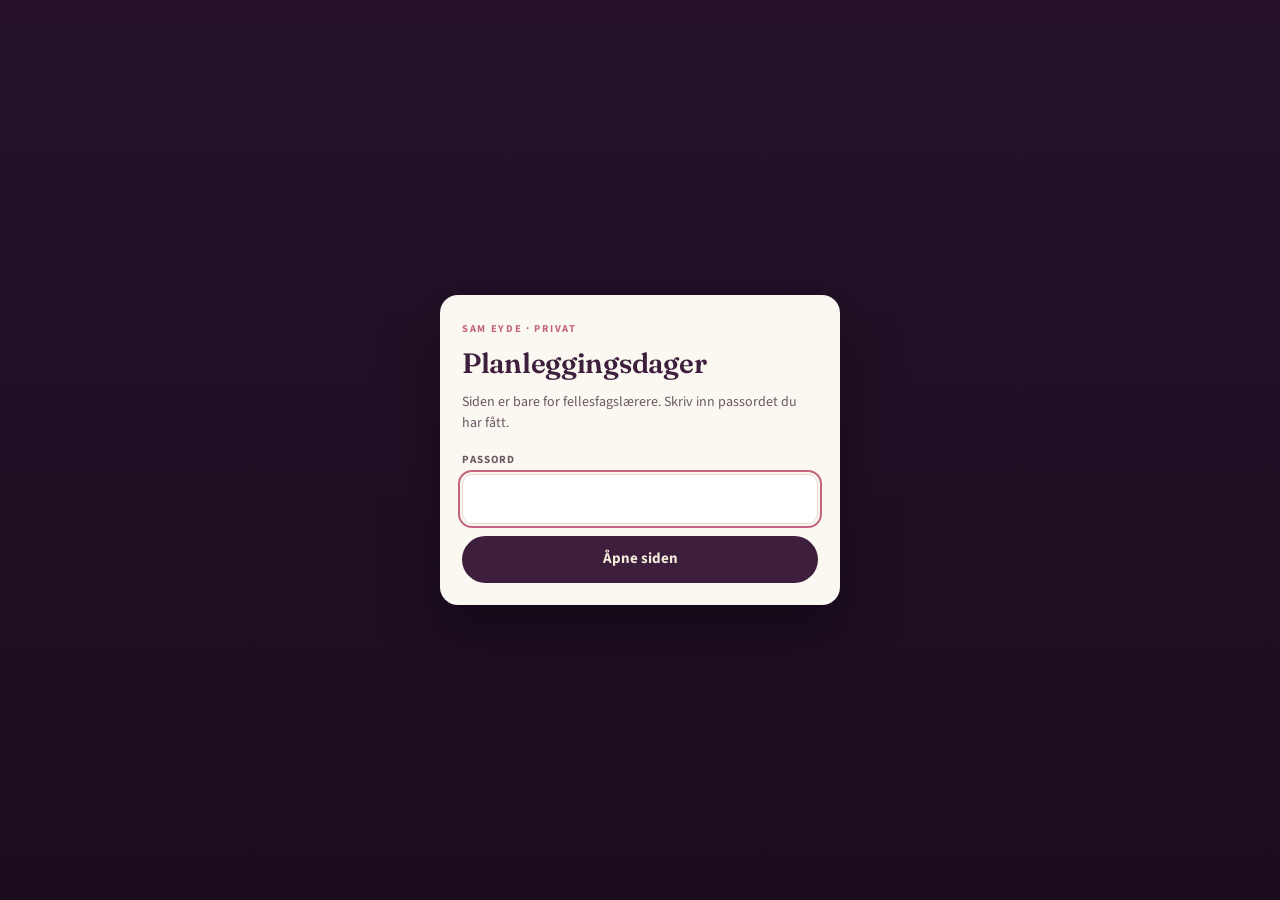
==== start.html @ bde6d432 "Serve site from start.html to bypass browser cache of old login page. Co-authored-by: Cursor <cursor" ====
<!DOCTYPE html>
<html lang="no">
<head>
<meta charset="UTF-8">
<meta http-equiv="Cache-Control" content="no-cache, no-store, must-revalidate">
<meta http-equiv="Pragma" content="no-cache">
<meta http-equiv="Expires" content="0">
<meta name="viewport" content="width=device-width, initial-scale=1">
<title>Planleggingsdager 10.–12. august 2026</title>
<meta name="description" content="Personlig timeplan for planleggingsdagene 10.–12. august 2026, Sam Eyde videregående skole.">
<meta name="robots" content="noindex, nofollow">
<link rel="preconnect" href="https://fonts.googleapis.com">
<link rel="preconnect" href="https://fonts.gstatic.com" crossorigin>
<link href="https://fonts.googleapis.com/css2?family=Fraunces:opsz,wght@9..144,500;9..144,600;9..144,700&family=Source+Sans+3:wght@400;500;600;700&display=swap" rel="stylesheet">
<link rel="stylesheet" href="styles.css?v=6">
<style>
  body.las { overflow: hidden; }
  .passordport {
    position: fixed; inset: 0; z-index: 9999; display: grid; place-items: center;
    padding: 20px; background: linear-gradient(180deg, #25122a, #1a0c1e);
  }
  .passordport.skjult, #sideinnhold.skjult { display: none !important; }
  .passordboks {
    width: min(100%, 400px); background: #fbf7f1; color: #241820;
    border-radius: 18px; padding: 26px 22px 22px;
  }
  .passordboks .eyebrow { font-size: 10.5px; letter-spacing: .16em; text-transform: uppercase; font-weight: 700; color: #c2647f; margin-bottom: 5px; }
  .passordboks h1 { font-family: Fraunces, Georgia, serif; font-size: 28px; margin: 4px 0 8px; color: #3d1f3d; }
  .passordboks > p { margin: 0 0 18px; color: #6b5a64; font-size: 14px; }
  .passord-felt { display: grid; gap: 6px; margin-bottom: 12px; }
  .passord-felt span { font-size: 11px; font-weight: 700; letter-spacing: .08em; text-transform: uppercase; color: #6b5a64; }
  .passord-felt input { width: 100%; border: 1px solid #e5dacb; border-radius: 10px; padding: 12px 14px; font: inherit; font-size: 16px; }
  .passord-feil { margin: 0 0 12px; color: #8f3f57; font-size: 13px; font-weight: 600; }
  .passord-knapp { width: 100%; border: 0; border-radius: 999px; padding: 12px 16px; background: #3d1f3d; color: #f3e9d8; font: inherit; font-weight: 700; cursor: pointer; }
</style>
</head>
<body class="las">

<div id="passordport" class="passordport" role="dialog" aria-modal="true" aria-labelledby="passord-tittel">
  <form id="passord-skjema" class="passordboks" autocomplete="off">
    <div class="eyebrow">Sam Eyde · privat</div>
    <h1 id="passord-tittel">Planleggingsdager</h1>
    <p>Siden er bare for fellesfagslærere. Skriv inn passordet du har fått.</p>
    <label class="passord-felt" for="passord-input">
      <span>Passord</span>
      <input id="passord-input" name="passord" type="password" required autofocus autocomplete="current-password" spellcheck="false">
    </label>
    <p id="passord-feil" class="passord-feil" hidden>Feil passord. Prøv igjen.</p>
    <button type="submit" class="passord-knapp">Åpne siden</button>
  </form>
</div>

<div id="sideinnhold" class="skjult">

<header class="topp">
  <div class="dato">Man 10. – ons 12. august 2026</div>
  <h1>Planleggingsdager<br>fellesfagslærere</h1>
  <p>Sam Eyde videregående skole</p>
</header>

<main>

<section id="start">
  <h2>Trykk på navnet ditt</h2>
  <p class="undertekst">Da får du timeplanen din for mandag, tirsdag og onsdag.</p>
  <div class="navneliste" id="navneliste" aria-label="Velg lærer"></div>
</section>

<section id="minuke" hidden>
  <div class="minuke">
    <div class="minuke-topp">
      <div>
        <div class="eyebrow" id="minuke-eyebrow">Din timeplan · 10.–12. august</div>
        <h2 id="minuke-tittel">Min uke</h2>
        <p class="undertekst" id="minuke-ingress">Bare det som gjelder deg.</p>
      </div>
      <div class="minuke-handlinger">
        <button type="button" class="knapp" id="bytt-larer">Bytt person</button>
      </div>
    </div>
    <div id="minuke-innhold"></div>
  </div>
</section>

</main>

</div>

<script>
(function () {
  var PASSORD = "SamEyde2026";
  var KEY = "plan2026auth-v2";
  var port = document.getElementById("passordport");
  var side = document.getElementById("sideinnhold");
  var form = document.getElementById("passord-skjema");
  var input = document.getElementById("passord-input");
  var feil = document.getElementById("passord-feil");

  function apne() {
    document.body.classList.remove("las");
    port.classList.add("skjult");
    side.classList.remove("skjult");
  }

  if (sessionStorage.getItem(KEY) === "1") {
    apne();
  }

  form.onsubmit = function (e) {
    e.preventDefault();
    feil.hidden = true;
    var skrevet = (input.value || "").trim();
    if (skrevet !== PASSORD) {
      feil.hidden = false;
      input.focus();
      input.select();
      return false;
    }
    sessionStorage.setItem(KEY, "1");
    apne();
    return false;
  };
})();
</script>
<script src="app.js?v=6"></script>
</body>
</html>
---- styles.css ----
:root {
  --aubergine: #3d1f3d;
  --aubergine-dyp: #25122a;
  --champagne: #f3e9d8;
  --champagne-dyp: #e3d2b4;
  --rose: #c2647f;
  --rose-lys: #f0dbe1;
  --blekk: #241820;
  --blekk-svak: #6b5a64;
  --papir: #fbf7f1;
  --kort: #ffffff;
  --a: #b08a3e;
  --a-lys: #f6ebd4;
  --b: #c2647f;
  --b-lys: #f7e3e9;
  --c: #5f7f63;
  --c-lys: #e2ede2;
  --strek: #e5dacb;
  --r: 14px;
  --font-display: "Fraunces", Georgia, serif;
  --font-body: "Source Sans 3", "Segoe UI", sans-serif;
}

* {
  box-sizing: border-box;
  -webkit-tap-highlight-color: transparent;
}

body.las {
  overflow: hidden;
}

.passordport {
  position: fixed;
  inset: 0;
  z-index: 200;
  display: grid;
  place-items: center;
  padding: 20px;
  background:
    radial-gradient(900px 420px at 20% 0%, rgba(194, 100, 127, 0.22), transparent 55%),
    linear-gradient(180deg, #25122a, #1a0c1e);
}

.passordport.skjult,
.skjult {
  display: none !important;
}

.passordboks {
  width: min(100%, 400px);
  background: rgba(251, 247, 241, 0.97);
  color: var(--blekk);
  border-radius: 18px;
  padding: 26px 22px 22px;
  box-shadow: 0 24px 60px rgba(0, 0, 0, 0.35);
}

.passordboks .eyebrow {
  color: var(--rose);
}

.passordboks h1 {
  font-family: var(--font-display);
  font-size: 28px;
  font-weight: 600;
  margin: 4px 0 8px;
  letter-spacing: -0.01em;
  color: var(--aubergine);
}

.passordboks > p {
  margin: 0 0 18px;
  color: var(--blekk-svak);
  font-size: 14px;
}

.passord-felt {
  display: grid;
  gap: 6px;
  margin-bottom: 12px;
}

.passord-felt span {
  font-size: 11px;
  font-weight: 700;
  letter-spacing: 0.08em;
  text-transform: uppercase;
  color: var(--blekk-svak);
}

.passord-felt input {
  width: 100%;
  border: 1px solid var(--strek);
  border-radius: 10px;
  padding: 12px 14px;
  font: inherit;
  font-size: 16px;
  background: #fff;
  color: var(--blekk);
}

.passord-felt input:focus-visible {
  outline: 2px solid var(--rose);
  outline-offset: 2px;
}

.passord-feil {
  margin: 0 0 12px;
  color: #8f3f57;
  font-size: 13px;
  font-weight: 600;
}

.passord-knapp {
  appearance: none;
  width: 100%;
  border: 0;
  border-radius: 999px;
  padding: 12px 16px;
  background: var(--aubergine);
  color: var(--champagne);
  font: inherit;
  font-weight: 700;
  cursor: pointer;
}

.passord-knapp:hover {
  background: var(--aubergine-dyp);
}

.passord-knapp:focus-visible {
  outline: 2px solid var(--rose);
  outline-offset: 2px;
}

html {
  scroll-behavior: smooth;
  scroll-padding-top: 24px;
}

@media (prefers-reduced-motion: reduce) {
  html {
    scroll-behavior: auto;
  }
  *,
  *::before,
  *::after {
    transition: none !important;
    animation: none !important;
  }
}

body {
  margin: 0;
  background:
    radial-gradient(1200px 500px at 10% -10%, rgba(194, 100, 127, 0.08), transparent 55%),
    radial-gradient(900px 420px at 100% 0%, rgba(176, 138, 62, 0.1), transparent 50%),
    var(--papir);
  color: var(--blekk);
  font-family: var(--font-body);
  font-size: 15px;
  line-height: 1.5;
  -webkit-text-size-adjust: 100%;
}

.topp {
  background:
    linear-gradient(145deg, rgba(194, 100, 127, 0.18), transparent 42%),
    linear-gradient(180deg, var(--aubergine-dyp), #1c0d20);
  color: var(--champagne);
  padding: 28px 18px 22px;
}

.topp .dato {
  font-size: 11px;
  letter-spacing: 0.16em;
  text-transform: uppercase;
  color: var(--rose);
  font-weight: 600;
}

.topp h1 {
  font-family: var(--font-display);
  font-weight: 600;
  font-size: clamp(26px, 5vw, 34px);
  line-height: 1.12;
  margin: 8px 0 6px;
  letter-spacing: -0.01em;
}

.topp p {
  margin: 0;
  font-size: 14px;
  color: #c9b4c4;
  max-width: 36em;
}

nav {
  position: sticky;
  top: 0;
  z-index: 50;
  background: rgba(251, 247, 241, 0.94);
  backdrop-filter: blur(10px);
  border-bottom: 1px solid var(--strek);
}

.chips {
  display: flex;
  gap: 7px;
  overflow-x: auto;
  padding: 11px 14px;
  scrollbar-width: none;
}

.chips::-webkit-scrollbar {
  display: none;
}

.chip {
  flex: 0 0 auto;
  text-decoration: none;
  font-size: 13px;
  font-weight: 600;
  color: var(--aubergine);
  background: var(--kort);
  border: 1px solid var(--strek);
  border-radius: 999px;
  padding: 7px 14px;
  white-space: nowrap;
  transition: transform 0.15s ease, background 0.15s ease, border-color 0.15s ease;
}

.chip:hover {
  transform: translateY(-1px);
}

.chip:focus-visible {
  outline: 2px solid var(--rose);
  outline-offset: 2px;
}

.chip.min {
  background: var(--aubergine);
  color: var(--champagne);
  border-color: var(--aubergine);
}

.chip.ca {
  border-color: var(--a);
  color: #7a5d22;
}

.chip.cb {
  border-color: var(--b);
  color: #8f3f57;
}

.chip.cc {
  border-color: var(--c);
  color: #3f5a43;
}

main {
  padding: 0 14px 60px;
  max-width: 760px;
  margin: 0 auto;
}

section {
  margin-top: 28px;
}

.eyebrow {
  font-size: 10.5px;
  letter-spacing: 0.16em;
  text-transform: uppercase;
  font-weight: 700;
  color: var(--blekk-svak);
  margin-bottom: 5px;
}

h2 {
  font-family: var(--font-display);
  font-size: clamp(21px, 4vw, 26px);
  font-weight: 600;
  margin: 0 0 4px;
  letter-spacing: -0.01em;
}

.undertekst {
  margin: 0 0 14px;
  font-size: 14px;
  color: var(--blekk-svak);
}

.nokkel {
  display: grid;
  gap: 8px;
  margin-top: 14px;
}

.nokkel a {
  display: flex;
  align-items: center;
  gap: 11px;
  text-decoration: none;
  color: inherit;
  background: var(--kort);
  border: 1px solid var(--strek);
  border-radius: var(--r);
  padding: 12px 14px;
  transition: transform 0.15s ease, border-color 0.15s ease;
}

.nokkel a:hover {
  transform: translateY(-1px);
}

.nokkel a:focus-visible {
  outline: 2px solid var(--rose);
  outline-offset: 2px;
}

.merke {
  flex: 0 0 34px;
  height: 34px;
  border-radius: 9px;
  display: grid;
  place-items: center;
  font-family: var(--font-display);
  font-size: 17px;
  font-weight: 700;
  color: #fff;
}

.mA {
  background: var(--a);
}

.mB {
  background: var(--b);
}

.mC {
  background: var(--c);
}

.nokkel b {
  display: block;
  font-size: 14px;
  font-weight: 600;
}

.nokkel span {
  font-size: 12.5px;
  color: var(--blekk-svak);
}

.dag {
  background: var(--kort);
  border: 1px solid var(--strek);
  border-radius: var(--r);
  overflow: hidden;
  margin-bottom: 12px;
}

.dag > h3 {
  margin: 0;
  padding: 11px 15px;
  font-family: var(--font-body);
  font-size: 13px;
  font-weight: 700;
  letter-spacing: 0.05em;
  text-transform: uppercase;
  color: var(--aubergine);
  background: var(--champagne);
  border-bottom: 1px solid var(--strek);
  display: flex;
  justify-content: space-between;
  align-items: baseline;
  gap: 10px;
}

.dag > h3 em {
  font-style: normal;
  font-weight: 500;
  font-size: 11px;
  letter-spacing: 0.02em;
  text-transform: none;
  color: var(--blekk-svak);
}

.rad {
  display: grid;
  grid-template-columns: 66px 1fr;
  gap: 12px;
  padding: 13px 15px;
  border-top: 1px solid #f1eae0;
}

.rad:first-of-type {
  border-top: none;
}

.tid {
  font-variant-numeric: tabular-nums;
  font-size: 12.5px;
  font-weight: 700;
  color: var(--aubergine);
  line-height: 1.35;
  padding-top: 1px;
}

.hva {
  min-width: 0;
}

.hva b {
  display: block;
  font-size: 14.5px;
  font-weight: 600;
  line-height: 1.3;
  margin-bottom: 3px;
}

.hva ul {
  margin: 5px 0 0;
  padding-left: 17px;
}

.hva li {
  font-size: 13.5px;
  margin: 2px 0;
  color: #41333c;
}

.hva p {
  margin: 3px 0 0;
  font-size: 13.5px;
  color: #41333c;
}

.rom {
  display: inline-block;
  font-size: 11px;
  font-weight: 700;
  letter-spacing: 0.04em;
  background: var(--rose-lys);
  color: #8f3f57;
  border-radius: 5px;
  padding: 2px 7px;
  margin: 5px 5px 0 0;
  font-variant-numeric: tabular-nums;
}

.pause {
  background: #faf6f0;
}

.pause .hva b {
  font-weight: 500;
  color: var(--blekk-svak);
  font-size: 13.5px;
}

.lunsj {
  background: var(--champagne);
}

.lunsj .hva b {
  color: var(--aubergine);
}

.rad.viktig {
  background: var(--rose-lys);
}

.rad.viktig .tid {
  color: #8f3f57;
}

.rot-a .dag > h3 {
  background: var(--a-lys);
  color: #7a5d22;
  border-bottom-color: #eadfc4;
}

.rot-b .dag > h3 {
  background: var(--b-lys);
  color: #8f3f57;
  border-bottom-color: #efd5dd;
}

.rot-c .dag > h3 {
  background: var(--c-lys);
  color: #3f5a43;
  border-bottom-color: #d4e2d4;
}

.rot-a .dag {
  border-color: #eadfc4;
}

.rot-b .dag {
  border-color: #efd5dd;
}

.rot-c .dag {
  border-color: #d4e2d4;
}

.notat {
  background: var(--kort);
  border: 1px solid var(--strek);
  border-left: 3px solid var(--rose);
  border-radius: 8px;
  padding: 11px 13px;
  font-size: 13px;
  color: #41333c;
  margin: 10px 0;
}

.notat b {
  color: var(--aubergine);
}

.minuke {
  background:
    linear-gradient(160deg, rgba(194, 100, 127, 0.16), transparent 40%),
    var(--aubergine);
  border-radius: var(--r);
  padding: 16px;
  color: var(--champagne);
}

.minuke-topp {
  display: grid;
  gap: 14px;
  margin-bottom: 16px;
}

.minuke-handlinger {
  display: flex;
  flex-wrap: wrap;
  gap: 8px;
}

.knapp {
  appearance: none;
  border: 1px solid rgba(255, 255, 255, 0.22);
  background: rgba(255, 255, 255, 0.1);
  color: var(--champagne);
  font: inherit;
  font-size: 13px;
  font-weight: 700;
  border-radius: 999px;
  padding: 8px 14px;
  cursor: pointer;
}

.knapp:hover {
  background: rgba(255, 255, 255, 0.16);
}

.knapp:focus-visible {
  outline: 2px solid var(--rose);
  outline-offset: 2px;
}

.knapp-lys {
  background: var(--champagne);
  color: var(--aubergine);
  border-color: var(--champagne);
}

.navneliste {
  display: grid;
  grid-template-columns: repeat(auto-fill, minmax(150px, 1fr));
  gap: 8px;
  margin: 16px 0 10px;
}

.navneknapp {
  appearance: none;
  display: grid;
  gap: 2px;
  text-align: left;
  padding: 12px 14px;
  border-radius: 12px;
  border: 1px solid var(--strek);
  background: var(--kort);
  color: inherit;
  font: inherit;
  cursor: pointer;
  transition: transform 0.15s ease, border-color 0.15s ease, background 0.15s ease;
}

.navneknapp:hover {
  transform: translateY(-1px);
  border-color: var(--rose);
}

.navneknapp:focus-visible {
  outline: 2px solid var(--rose);
  outline-offset: 2px;
}

.navneknapp.aktiv {
  border-color: var(--aubergine);
  background: var(--rose-lys);
}

.navneknapp-navn {
  font-weight: 700;
  font-size: 15px;
  color: var(--aubergine);
}

.navneknapp-rot {
  font-size: 12px;
  color: var(--blekk-svak);
}

.hint a {
  color: var(--aubergine);
  font-weight: 700;
}

body.modus-personlig .topp h1 {
  font-size: clamp(22px, 4vw, 28px);
}

.minuke .eyebrow {
  color: var(--rose);
}

.minuke h2 {
  color: var(--champagne);
}

.minuke .undertekst {
  color: #c9b4c4;
}

.minuke .dag {
  border-color: rgba(255, 255, 255, 0.14);
}

.taggrad {
  display: flex;
  flex-wrap: wrap;
  gap: 6px;
  margin-bottom: 14px;
}

.tagg {
  font-size: 11.5px;
  font-weight: 700;
  letter-spacing: 0.03em;
  border-radius: 999px;
  padding: 4px 10px;
  color: #fff;
}

.tagg.tA {
  background: var(--a);
}

.tagg.tB {
  background: var(--b);
}

.tagg.tC {
  background: var(--c);
}

.tagg.tN {
  background: rgba(255, 255, 255, 0.16);
}

.minuke .notat {
  background: rgba(255, 255, 255, 0.07);
  border-color: rgba(255, 255, 255, 0.14);
  border-left-color: var(--rose);
  color: #e8dde6;
}

.minuke .notat b {
  color: #f0dbe1;
}

.tabellboks {
  background: var(--kort);
  border: 1px solid var(--strek);
  border-radius: var(--r);
  overflow: hidden;
}

.scroll {
  overflow-x: auto;
}

table {
  border-collapse: collapse;
  width: 100%;
  min-width: 430px;
  font-size: 13.5px;
}

th {
  background: var(--champagne);
  color: var(--aubergine);
  font-size: 11px;
  letter-spacing: 0.07em;
  text-transform: uppercase;
  text-align: left;
  padding: 10px 11px;
  font-weight: 700;
  white-space: nowrap;
  border-bottom: 1px solid var(--strek);
}

td {
  padding: 9px 11px;
  border-top: 1px solid #f1eae0;
  white-space: nowrap;
}

td:first-child {
  font-weight: 600;
  position: sticky;
  left: 0;
  background: var(--kort);
  border-right: 1px solid #f1eae0;
}

tr.meg td {
  background: var(--rose-lys) !important;
  font-weight: 700;
  color: #8f3f57;
}

tr.meg td:first-child {
  background: var(--rose-lys) !important;
}

button.navn {
  all: unset;
  cursor: pointer;
  color: inherit;
  font: inherit;
  font-weight: inherit;
  text-decoration: underline;
  text-decoration-thickness: 1px;
  text-underline-offset: 2px;
}

button.navn:focus-visible {
  outline: 2px solid var(--rose);
  outline-offset: 2px;
  border-radius: 3px;
}

.tom {
  color: #c9bdc6;
}

.rk {
  font-size: 11px;
  font-weight: 700;
  background: #efe7da;
  color: #6b5a3c;
  border-radius: 4px;
  padding: 1px 5px;
  margin-left: 5px;
}

footer {
  margin-top: 34px;
  padding-top: 16px;
  border-top: 1px solid var(--strek);
  font-size: 12px;
  color: var(--blekk-svak);
}

@media (min-width: 720px) {
  .topp {
    padding: 36px 24px 28px;
  }

  main {
    padding: 0 20px 72px;
  }

  .minuke-topp {
    grid-template-columns: 1fr auto;
    align-items: start;
  }
}
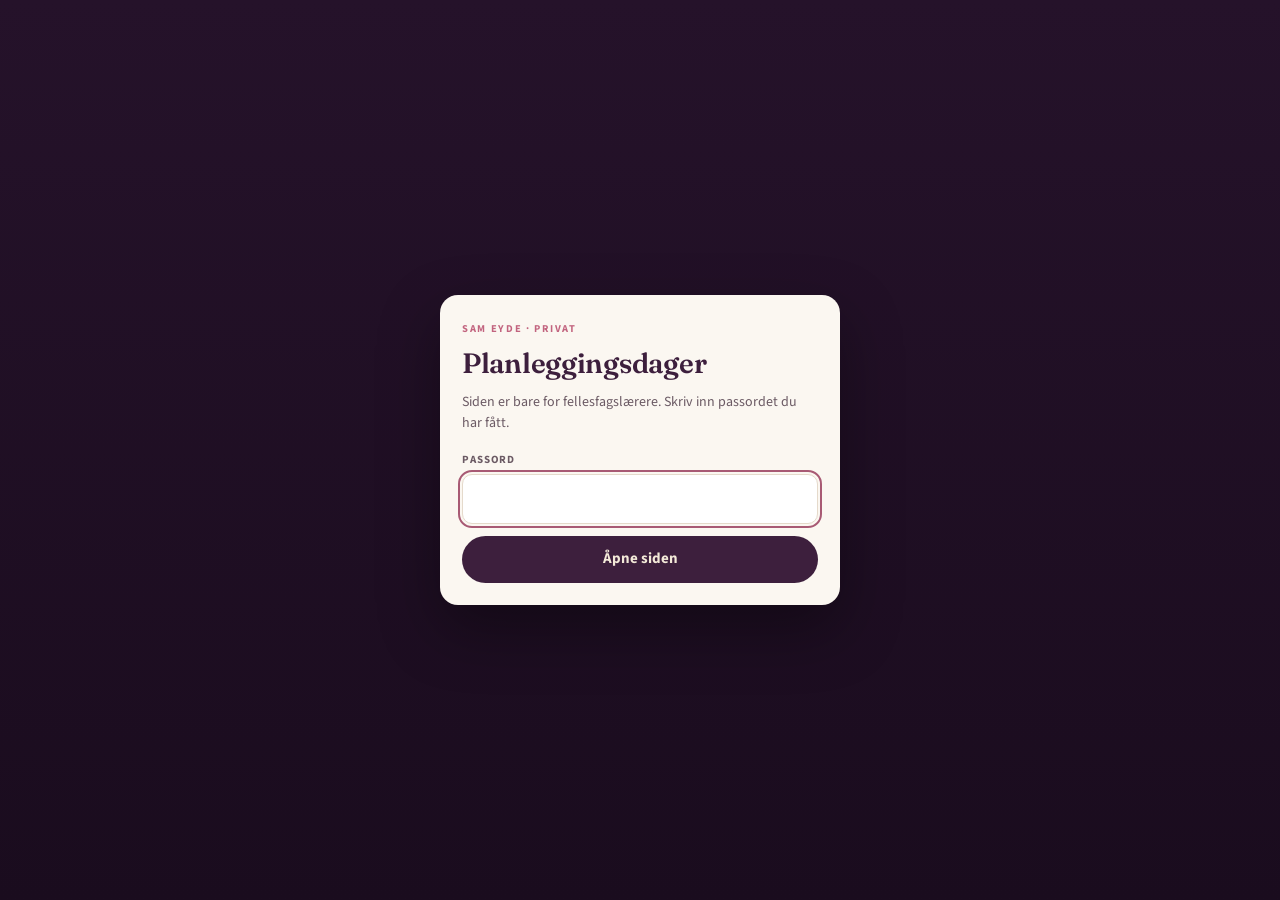
==== commit 6264ce4d: "Apply calm contrast style override for personal schedule readability. Co-authored-by: Cursor <cursor" ====
--- a/start.html
+++ b/start.html
@@ -12,7 +12,7 @@
 <link rel="preconnect" href="https://fonts.googleapis.com">
 <link rel="preconnect" href="https://fonts.gstatic.com" crossorigin>
 <link href="https://fonts.googleapis.com/css2?family=Fraunces:opsz,wght@9..144,500;9..144,600;9..144,700&family=Source+Sans+3:wght@400;500;600;700&display=swap" rel="stylesheet">
-<link rel="stylesheet" href="styles.css?v=6">
+<link rel="stylesheet" href="styles.css?v=9">
 <style>
   body.las { overflow: hidden; }
   .passordport {
@@ -32,6 +32,146 @@
   .passord-felt input { width: 100%; border: 1px solid #e5dacb; border-radius: 10px; padding: 12px 14px; font: inherit; font-size: 16px; }
   .passord-feil { margin: 0 0 12px; color: #8f3f57; font-size: 13px; font-weight: 600; }
   .passord-knapp { width: 100%; border: 0; border-radius: 999px; padding: 12px 16px; background: #3d1f3d; color: #f3e9d8; font: inherit; font-weight: 700; cursor: pointer; }
+</style>
+<style>
+/* ============================================================
+   STILREN OVERSTYRING
+   Limes inn rett før </head> i start.html
+   Endrer kun farger og kontrast. Rører ikke innhold eller lenke.
+   ============================================================ */
+
+:root{
+  --papir:#FAF8F5;
+  --kort:#FFFFFF;
+  --strek:#E4DED6;
+  --blekk:#1F1A1D;
+  --blekk-svak:#6E6570;
+  --aubergine:#3A2038;
+  --aubergine-dyp:#241428;
+  --champagne:#F2EDE6;
+  --champagne-dyp:#E4DDD2;
+  --rose:#A85A74;
+  --rose-lys:#F6F1F3;
+}
+
+/* --- 1. FEILEN: overskrifter i radene var nesten usynlige --- */
+.rad .hva b,
+.dag .hva b,
+.minuke .hva b{
+  color:var(--blekk) !important;
+  font-weight:650;
+  letter-spacing:-.005em;
+}
+
+/* --- 2. Rolige rader: hvitt, tynne skillelinjer, ingen striping --- */
+.rad{
+  background:var(--kort) !important;
+  border-top:1px solid #EFEAE3;
+}
+.rad .hva li,
+.rad .hva p{ color:#4A4147 !important; }
+
+/* Viktig-rad markeres med smal strek, ikke fylt flate */
+.rad.viktig{
+  background:var(--kort) !important;
+  box-shadow:inset 3px 0 0 var(--rose);
+}
+.rad.viktig .tid{ color:var(--rose) !important; }
+
+/* Pause og lunsj tones ned i stedet for å skrike */
+.rad.pause{ background:#FAF8F5 !important; }
+.rad.pause .hva b{ color:var(--blekk-svak) !important; font-weight:500 !important; }
+.rad.lunsj{ background:#F7F4EF !important; }
+.rad.lunsj .hva b{ color:var(--blekk-svak) !important; font-weight:500 !important; }
+
+/* --- 3. Tidskolonnen: rolig, men lesbar --- */
+.tid{
+  color:var(--blekk-svak) !important;
+  font-weight:600;
+}
+
+/* --- 4. Romtagger: kontur i stedet for fyll --- */
+.rom, .rk{
+  background:transparent !important;
+  color:var(--blekk-svak) !important;
+  border:1px solid var(--strek);
+  font-weight:600;
+  letter-spacing:.03em;
+}
+
+/* --- 5. Dagoverskrifter: hvit bunn, aubergine tekst --- */
+.dag{ border-color:var(--strek) !important; }
+.dag > h3{
+  background:var(--kort) !important;
+  color:var(--aubergine) !important;
+  border-bottom:1px solid var(--strek) !important;
+  letter-spacing:.09em;
+}
+.dag > h3 em{ color:var(--blekk-svak) !important; }
+
+/* Rotasjonsfargede kort tones ned til samme rolige uttrykk */
+.rot-a .dag > h3, .rot-b .dag > h3, .rot-c .dag > h3{
+  background:var(--kort) !important;
+  color:var(--aubergine) !important;
+  border-bottom-color:var(--strek) !important;
+}
+.rot-a .dag, .rot-b .dag, .rot-c .dag{ border-color:var(--strek) !important; }
+
+/* --- 6. Personlig blokk: lys i stedet for mørk lilla flate --- */
+.minuke{
+  background:var(--kort) !important;
+  color:var(--blekk) !important;
+  border:1px solid var(--strek);
+}
+.minuke h2{ color:var(--aubergine) !important; }
+.minuke .eyebrow{ color:var(--rose) !important; }
+.minuke .undertekst{ color:var(--blekk-svak) !important; }
+
+/* --- 7. Tagger: kontur, med farge kun i kanten --- */
+.tagg{
+  background:transparent !important;
+  color:var(--blekk) !important;
+  border:1px solid var(--strek);
+  font-weight:600;
+}
+.tagg.tB{ border-color:var(--rose); color:#8A4A60 !important; }
+.tagg.tC{ border-color:#5F7F63; color:#3F5A43 !important; }
+
+/* --- 8. Notater: rolig, ikke rosa boks --- */
+.notat{
+  background:var(--kort) !important;
+  border:1px solid var(--strek) !important;
+  border-left:3px solid var(--rose) !important;
+  color:#4A4147 !important;
+}
+.notat b{ color:var(--aubergine) !important; }
+
+/* --- 9. Merker og chips i navigasjonen --- */
+.merke{ border-radius:8px; }
+.chip.ca, .chip.cb, .chip.cc{
+  border-color:var(--strek) !important;
+  color:var(--aubergine) !important;
+}
+
+/* --- 10. Tabellen --- */
+th{
+  background:var(--champagne) !important;
+  color:var(--aubergine) !important;
+}
+tr.meg td{
+  background:#FBF6F8 !important;
+  color:var(--blekk) !important;
+  box-shadow:inset 3px 0 0 var(--rose);
+}
+
+/* Knapper lesbare når Min uke er lys */
+.minuke .knapp{
+  color:var(--aubergine) !important;
+  background:var(--papir) !important;
+  border-color:var(--strek) !important;
+}
+.minuke .tagg.tA{ border-color:#B08A3E; color:#7A5D22 !important; }
+.minuke .tagg.tN{ color:var(--blekk-svak) !important; }
 </style>
 </head>
 <body class="las">
@@ -122,6 +262,6 @@
   };
 })();
 </script>
-<script src="app.js?v=6"></script>
+<script src="app.js?v=9"></script>
 </body>
 </html>
